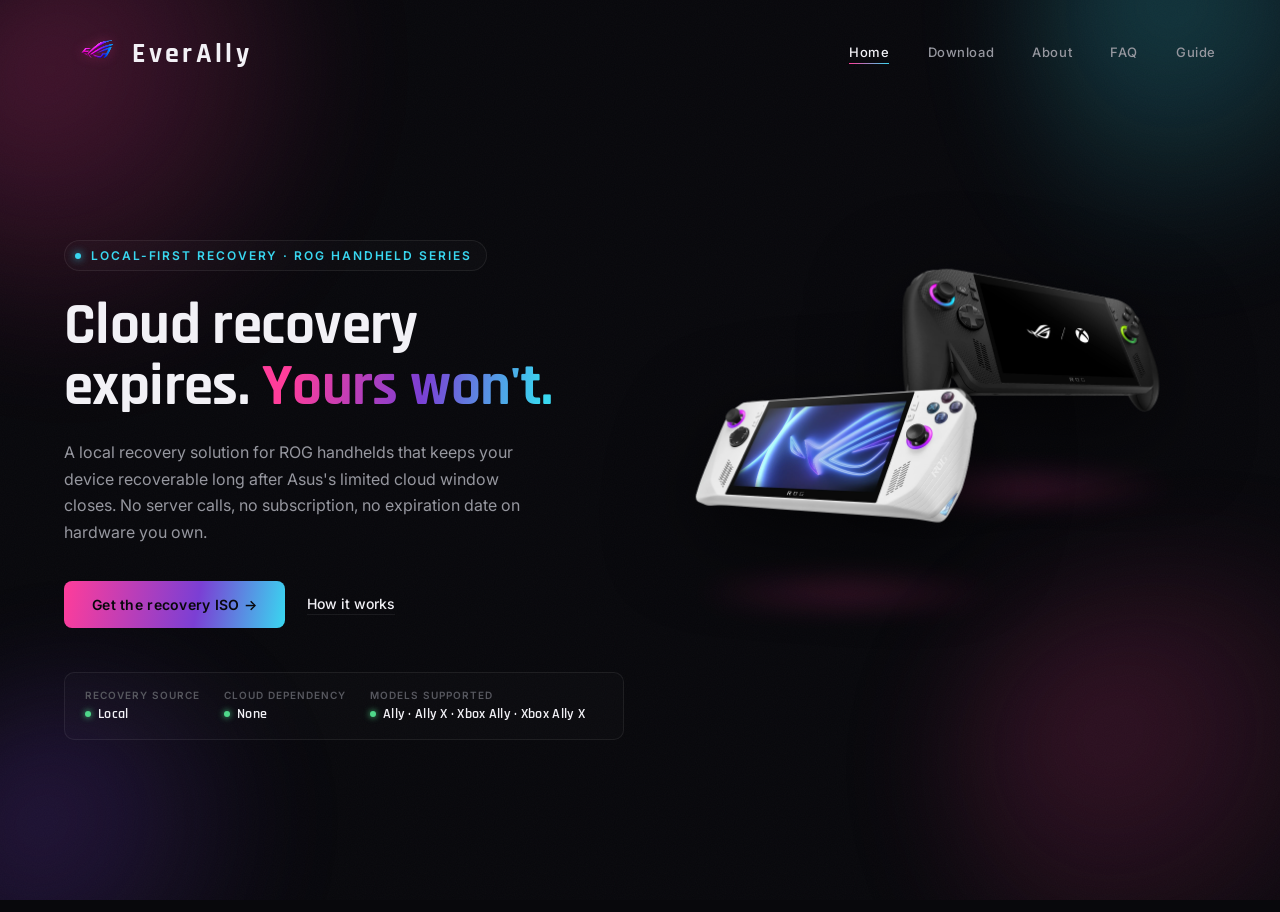
==== index.html @ 8162f55e "Update Home index.html Fixed JSON-LD structured data for Google" ====
<!DOCTYPE html>
<html lang="en">
<head>
<meta charset="UTF-8">
<meta name="viewport" content="width=device-width, initial-scale=1.0">
<title>EverAlly — Local & Offline Cloud Recovery ISO for ROG Handhelds</title>
<meta name="description" content="EverAlly provides a local-first, offline cloud recovery backup ISO for ROG handheld series (Ally, Ally X, Xbox Ally, Xbox Ally X) to restore your device to factory settings without relying on ASUS cloud servers.">
<meta name="keywords" content="Cloud recovery iso, ally cloud recovery iso, ally factory recovery media, cloud recovery offline backup, ally cloud recovery offline backup, ally x cloud recovery iso, ally x factory recovery media, ally x cloud recovery offline backup, xbox ally x cloud recovery iso, xbox ally x factory recovery media, xbox ally x cloud recovery offline backup, xbox ally cloud recovery iso, xbox ally factory recovery media, xbox ally cloud recovery offline backup">
<meta name="robots" content="index, follow">
<link rel="canonical" href="https://everally.top/index">

<!-- Open Graph / Facebook -->
<meta property="og:type" content="website">
<meta property="og:url" content="https://everally.top/index">
<meta property="og:title" content="EverAlly — Local & Offline Cloud Recovery ISO for ROG Handhelds">
<meta property="og:description" content="EverAlly provides a local-first, offline cloud recovery backup ISO for ROG handheld series (Ally, Ally X, Xbox Ally, Xbox Ally X) to restore your device to factory settings without relying on ASUS cloud servers.">
<meta property="og:image" content="https://everally.top/images/logo.webp">

<!-- Twitter -->
<meta property="twitter:card" content="summary_large_image">
<meta property="twitter:url" content="https://everally.top/index">
<meta property="twitter:title" content="EverAlly — Local & Offline Cloud Recovery ISO for ROG Handhelds">
<meta property="twitter:description" content="EverAlly provides a local-first, offline cloud recovery backup ISO for ROG handheld series (Ally, Ally X, Xbox Ally, Xbox Ally X) to restore your device to factory settings without relying on ASUS cloud servers.">
<meta property="twitter:image" content="https://everally.top/images/logo.webp">

<!-- JSON-LD Structured Data -->
<script type="application/ld+json">
{
  "@context": "https://schema.org",
  "@type": "WebSite",
  "name": "EverAlly",
  "url": "https://everally.top/",
  "description": "Local-first offline cloud recovery backup ISO for ROG handhelds (Ally, Ally X, Xbox Ally, Xbox Ally X).",
}
</script>

<link rel="preconnect" href="https://fonts.googleapis.com">
<link rel="preconnect" href="https://fonts.gstatic.com" crossorigin>
<link href="https://fonts.googleapis.com/css2?family=Bebas+Neue&family=Rajdhani:wght@500;600;700&family=Inter:wght@400;500;600&display=swap" rel="stylesheet">
<link rel="icon" type="image/webp" href="images/logo.webp">
<link rel="stylesheet" href="style.css">
</head>
<body>

<div class="corner-blobs">
  <div class="blob blob-tl"></div>
  <div class="blob blob-tr"></div>
  <div class="blob blob-bl"></div>
  <div class="blob blob-br"></div>
</div>
<div class="grain"></div>

<header>
  <a href="/" class="logo">
    <img src="images/logo.webp" class="logo-img" alt="EverAlly Logo">
    EverAlly
  </a>
  <nav>
    <a href="/" class="active">Home</a>
    <a href="download">Download</a>
    <a href="about">About</a>
    <a href="faq">FAQ</a>
    <a href="guide">Guide</a>
  </nav>
  <button class="nav-toggle" aria-label="Toggle navigation" aria-expanded="false" id="navToggle">
    <span class="hamburger-line"></span>
    <span class="hamburger-line"></span>
    <span class="hamburger-line"></span>
  </button>
</header>

<main class="home-main">
  <div class="content">
    <div class="eyebrow">Local-first recovery · ROG handheld series</div>
    <h1>Cloud recovery<br>expires. <span class="accent">Yours won't.</span></h1>
    <p class="subhead">
      A local recovery solution for ROG handhelds that keeps your device
      recoverable long after Asus's limited cloud window closes. No server calls,
      no subscription, no expiration date on hardware you own.
    </p>
    <div class="cta-row">
      <a href="download" class="btn-primary">
        Get the recovery ISO →
      </a>
      <a href="about" class="btn-secondary">How it works</a>
    </div>

    <div class="status">
      <div class="status-item">
        <span class="label">Recovery source</span>
        <span class="value ok">Local</span>
      </div>
      <div class="status-item">
        <span class="label">Cloud dependency</span>
        <span class="value ok">None</span>
      </div>
      <div class="status-item">
        <span class="label">Models supported</span>
        <span class="value ok">Ally · Ally X · Xbox Ally · Xbox Ally X</span>
      </div>
    </div>
  </div>

  <div class="visual" id="visual">
    <div class="consoles-container">
      <!-- white console: left side, pointing right -->
      <div class="console-stage console-white" id="consoleWhite">
        <div class="console-wrapper">
          <img class="console-img" src="images/hero-white-console.webp" alt="ROG handheld console (white variant)" draggable="false">
        </div>
      </div>
      <!-- black console: right side, mirrored pointing left -->
      <div class="console-stage console-black" id="consoleBlack">
        <div class="console-wrapper">
          <img class="console-img" src="images/hero-black-console.webp" alt="ROG handheld console (black variant)" draggable="false">
        </div>
      </div>
    </div>
  </div>
</main>

<script src="script.js"></script>

</body>
</html>
---- style.css ----
@font-face {
  font-family: 'ROG Font';
  src: url('font/ROG_font.ttf') format('truetype');
  font-weight: normal;
  font-style: normal;
  font-display: swap;
}

:root{
    --void:#08080c;
    --panel:#111117;
    --panel-2:#16161e;
    --line:rgba(255,255,255,0.07);
    --magenta:#ff3d9a;
    --magenta-dim:#b3316f;
    --cyan:#39d7f0;
    --violet:#7b3fd4;
    --text-1:#f2f1f6;
    --text-2:#96979f;
    --text-3:#57585f;
    --display:'Rajdhani', sans-serif;
    --body:'Inter', sans-serif;
  }

  *{margin:0;padding:0;box-sizing:border-box;}

  html{scroll-behavior:smooth;}

  body{
    background:var(--void);
    color:var(--text-1);
    font-family:var(--body);
    overflow-x:hidden;
    min-height:100vh;
  }

  .grain{
    position:fixed;
    inset:0;
    z-index:1;
    pointer-events:none;
    opacity:0.03;
    background-image:url("data:image/svg+xml,%3Csvg xmlns='http://www.w3.org/2000/svg' width='120' height='120'%3E%3Cfilter id='n'%3E%3CfeTurbulence type='fractalNoise' baseFrequency='0.9' numOctaves='2' stitchTiles='stitch'/%3E%3C/filter%3E%3Crect width='100%25' height='100%25' filter='url(%23n)'/%3E%3C/svg%3E");
  }

  /* ---- PixelOS-style corner blobs: soft, slow-spinning, minimal ---- */
  .corner-blobs{
    position:fixed;
    inset:0;
    z-index:0;
    pointer-events:none;
    overflow:hidden;
  }

  .blob{
    position:absolute;
    filter:blur(60px);
    opacity:0.28;
    will-change:transform;
  }

  .blob-tl{
    top:-12%; left:-10%;
    width:38vw; height:38vw;
    min-width:320px; min-height:320px;
    background:radial-gradient(circle at 35% 35%, var(--magenta), transparent 70%);
    border-radius:60% 40% 30% 70% / 60% 30% 70% 40%;
    animation:spin-slow 90s linear infinite;
  }

  .blob-tr{
    top:-16%; right:-12%;
    width:32vw; height:32vw;
    min-width:280px; min-height:280px;
    background:radial-gradient(circle at 35% 35%, var(--cyan), transparent 70%);
    border-radius:40% 60% 70% 30% / 30% 60% 40% 70%;
    animation:spin-slow-rev 110s linear infinite;
  }

  .blob-bl{
    bottom:-18%; left:-8%;
    width:30vw; height:30vw;
    min-width:260px; min-height:260px;
    background:radial-gradient(circle at 35% 35%, var(--violet), transparent 70%);
    border-radius:50% 50% 30% 70% / 60% 40% 60% 40%;
    animation:spin-slow-rev 130s linear infinite;
  }

  .blob-br{
    bottom:-14%; right:-10%;
    width:36vw; height:36vw;
    min-width:300px; min-height:300px;
    background:radial-gradient(circle at 35% 35%, var(--magenta-dim), transparent 70%);
    border-radius:70% 30% 60% 40% / 40% 70% 30% 60%;
    animation:spin-slow 100s linear infinite;
  }

  @keyframes spin-slow{
    from{transform:rotate(0deg);}
    to{transform:rotate(360deg);}
  }
  @keyframes spin-slow-rev{
    from{transform:rotate(0deg);}
    to{transform:rotate(-360deg);}
  }

  header{
    position:relative;
    z-index:10;
    display:flex;
    align-items:center;
    justify-content:space-between;
    padding:32px clamp(24px, 5vw, 72px);
  }

  .logo{
    font-family:var(--display);
    font-weight:700;
    font-size:28px;
    letter-spacing:0.12em;
    display:flex;
    align-items:center;
    gap:4px;
    text-decoration:none;
    color:var(--text-1);
    transition:color 0.25s ease;
  }

  .logo:hover{color:var(--cyan);}

  .logo-img{
    height:44px;
    width:auto;
    display:block;
    transition:transform 0.3s cubic-bezier(0.175, 0.885, 0.32, 1.275), filter 0.3s ease;
    filter:drop-shadow(0 0 6px rgba(255, 61, 154, 0.35));
  }

  .logo:hover .logo-img{
    transform:scale(1.15) translateY(-1px);
    filter:drop-shadow(0 0 8px rgba(57, 215, 240, 0.75)) drop-shadow(0 0 14px rgba(255, 61, 154, 0.55));
  }

  nav{
    display:flex;
    gap:clamp(20px, 3vw, 40px);
  }

  .nav-toggle{
    display:none;
  }

  nav a{
    font-family:var(--body);
    font-size:13px;
    font-weight:500;
    letter-spacing:0.04em;
    color:var(--text-2);
    text-decoration:none;
    position:relative;
    padding-bottom:4px;
    transition:color 0.25s ease;
  }

  nav a:hover, nav a:focus-visible{color:var(--text-1);}

  nav a::after{
    content:'';
    position:absolute;
    left:0; bottom:0;
    width:0%;
    height:1px;
    background:linear-gradient(90deg, var(--magenta), var(--cyan));
    transition:width 0.25s ease;
  }

  nav a:hover::after, nav a:focus-visible::after, nav a.active::after{width:100%;}
  nav a.active{color:var(--text-1);}

  main{
  position:relative;
  z-index:5;
}

.home-main{
  display:grid;
  grid-template-columns:1fr 1fr;
  align-items:center;
  min-height:calc(100vh - 96px);
  padding:0 clamp(24px, 5vw, 72px) 40px;
  gap:32px;
}

  /* ---- content side (left) ---- */
  .content{
    position:relative;
    max-width:560px;
  }

  .eyebrow{
    display:inline-flex;
    align-items:center;
    gap:10px;
    font-family:var(--body);
    font-size:12px;
    font-weight:600;
    letter-spacing:0.16em;
    text-transform:uppercase;
    color:var(--cyan);
    margin-bottom:24px;
    padding:7px 14px 7px 10px;
    border:1px solid var(--line);
    border-radius:100px;
    background:rgba(255,255,255,0.02);
  }

  .eyebrow::before{
    content:'';
    width:6px;
    height:6px;
    border-radius:50%;
    background:var(--cyan);
    box-shadow:0 0 8px var(--cyan);
    animation:pulse 2s ease-in-out infinite;
  }

  @keyframes pulse{
    0%,100%{opacity:1;}
    50%{opacity:0.3;}
  }

  h1{
    font-family:var(--display);
    font-weight:700;
    font-size:clamp(38px, 4.6vw, 60px);
    line-height:1.04;
    letter-spacing:-0.01em;
    margin-bottom:22px;
  }

  h1 .accent{
    background:linear-gradient(100deg, var(--magenta) 10%, var(--violet) 55%, var(--cyan) 95%);
    -webkit-background-clip:text;
    background-clip:text;
    color:transparent;
  }

  .subhead{
    font-size:16px;
    line-height:1.65;
    color:var(--text-2);
    max-width:460px;
    margin-bottom:36px;
  }

  .cta-row{
    display:flex;
    align-items:center;
    gap:22px;
    flex-wrap:wrap;
    margin-bottom:44px;
  }

  .btn-primary{
    font-family:var(--body);
    font-weight:600;
    font-size:14px;
    letter-spacing:0.02em;
    color:var(--void);
    background:linear-gradient(100deg, var(--magenta), var(--violet) 60%, var(--cyan));
    border:none;
    padding:15px 28px;
    border-radius:8px;
    cursor:pointer;
    text-decoration:none;
    display:inline-flex;
    align-items:center;
    gap:10px;
    transition:transform 0.25s ease, box-shadow 0.25s ease;
    box-shadow:0 0 0 rgba(255,61,154,0);
  }

  .btn-primary:hover, .btn-primary:focus-visible{
    transform:translateY(-2px);
    box-shadow:0 10px 30px -8px rgba(255,61,154,0.55);
  }

  .btn-secondary{
    font-family:var(--body);
    font-weight:500;
    font-size:14px;
    color:var(--text-1);
    text-decoration:none;
    display:inline-flex;
    align-items:center;
    gap:8px;
    padding-bottom:2px;
    border-bottom:1px solid var(--line);
    transition:border-color 0.25s ease, color 0.25s ease;
  }

  .btn-secondary:hover, .btn-secondary:focus-visible{
    border-color:var(--cyan);
    color:var(--cyan);
  }

  .status{
    border:1px solid var(--line);
    border-radius:10px;
    background:rgba(255,255,255,0.015);
    padding:16px 20px;
    display:flex;
    gap:16px 24px;
  }

  .status-item{
    display:flex;
    flex-direction:column;
    gap:4px;
  }

  .status-item .label{
    font-size:10px;
    letter-spacing:0.1em;
    text-transform:uppercase;
    color:var(--text-3);
    font-weight:600;
  }

  .status-item .value{
    font-family:var(--display);
    font-size:14px;
    font-weight:600;
    letter-spacing:0.02em;
    color:var(--text-1);
    display:flex;
    align-items:center;
    gap:7px;
  }

  .value.ok::before{
    content:'';
    width:6px; height:6px;
    border-radius:50%;
    background:#4fd88a;
    box-shadow:0 0 6px #4fd88a;
    display:inline-block;
  }

  /* ---- visual side (right): dual console showcase ---- */
  .visual{
    position:relative;
    display:flex;
    align-items:center;
    justify-content:center;
    height:clamp(380px, 50vw, 620px);
    perspective:1600px;
  }

  .consoles-container{
    position:relative;
    width:100%;
    height:100%;
    max-width:740px;
  }

  .console-stage{
    position:absolute;
    transform-style:preserve-3d;
    will-change:transform;
    opacity:0;
  }

  /* white console: main hero, left side, slight offset down */
  .console-white{
    top:25%;
    left:0;
    width:68%;
    z-index:2;
    animation:pop-in 1.1s cubic-bezier(0.22, 1.4, 0.36, 1) 0s forwards;
  }

  /* black console: variant, right side, slight offset up, pops in after white */
  .console-black{
    top:8%;
    right:0;
    width:68%;
    z-index:1;
    animation:pop-in 1.1s cubic-bezier(0.22, 1.4, 0.36, 1) 0.2s forwards;
  }

  .console-stage.ready{
    transition:transform 0.6s cubic-bezier(0.16,1,0.3,1);
  }

  .console-wrapper {
    transition: transform 0.4s cubic-bezier(0.16, 1, 0.3, 1), filter 0.4s ease;
    transform-style: preserve-3d;
    width: 100%;
    height: 100%;
    display: block;
    will-change: transform, filter;
    filter: drop-shadow(0 0 0 rgba(0, 0, 0, 0));
  }

  /* Hover states for individual console stages */
  .console-stage:hover {
    z-index: 10;
  }

  .console-stage:hover .console-wrapper {
    transform: scale(1.06);
  }

  /* Vibrant theme-colored edge glows using drop-shadow on transparent PNGs */
  .console-white:hover .console-wrapper {
    filter: drop-shadow(0 0 25px rgba(57, 215, 240, 0.65)); /* Cyan glow */
  }

  .console-black:hover .console-wrapper {
    filter: drop-shadow(0 0 25px rgba(255, 61, 154, 0.65)); /* Magenta glow */
  }

  @keyframes pop-in{
    0%{
      opacity:0;
      transform:scale(0.55) rotateY(0deg) rotateX(0deg) translateY(30px);
    }
    100%{
      opacity:1;
      transform:scale(1) rotateY(0deg) rotateX(0deg) translateY(0px);
    }
  }

  .console-stage::before{
    content:'';
    position:absolute;
    left:8%; right:8%; bottom:-8%;
    height:32px;
    background:radial-gradient(ellipse at center, rgba(255,61,154,0.3), transparent 70%);
    filter:blur(14px);
    z-index:-1;
  }

  .console-img{
    width:100%;
    display:block;
    filter:drop-shadow(0 25px 45px rgba(0,0,0,0.6));
    animation:float 7s ease-in-out infinite;
    animation-delay:1.1s;
  }

  .console-black .console-img{
    animation-delay: -0.5s;
  }

  @keyframes float{
    0%,100%{transform:translateY(0px);}
    50%{transform:translateY(-8px);}
  }

  footer{
    position:relative;
    z-index:5;
    text-align:center;
    padding:20px 24px 32px;
    font-size:12px;
    color:var(--text-3);
    letter-spacing:0.02em;
  }

  @media (max-width: 880px){
    .home-main{
    grid-template-columns:1fr;
    padding-top:20px;
    gap:12px;
  }
    .content{order:2; max-width:100%;}
    .visual{order:1; height:280px;}
    .subhead{max-width:100%;}
    
    /* Responsive Mobile Menu Dropdown */
    .nav-toggle {
      display: flex;
      flex-direction: column;
      justify-content: space-between;
      width: 24px;
      height: 18px;
      background: transparent;
      border: none;
      cursor: pointer;
      padding: 0;
      z-index: 100;
      position: relative;
    }

    .hamburger-line {
      width: 100%;
      height: 2px;
      background-color: var(--text-1);
      border-radius: 2px;
      transition: all 0.3s cubic-bezier(0.16, 1, 0.3, 1);
    }

    /* Morphing active state (Hamburger -> X) */
    .nav-toggle.active .hamburger-line:nth-child(1) {
      transform: translateY(8px) rotate(45deg);
      background-color: var(--cyan);
    }
    .nav-toggle.active .hamburger-line:nth-child(2) {
      opacity: 0;
    }
    .nav-toggle.active .hamburger-line:nth-child(3) {
      transform: translateY(-8px) rotate(-45deg);
      background-color: var(--cyan);
    }

    nav {
      display: flex;
      flex-direction: column;
      position: absolute;
      top: 100%;
      left: 0;
      right: 0;
      background: rgba(11, 11, 17, 0.96);
      backdrop-filter: blur(20px);
      -webkit-backdrop-filter: blur(20px);
      border-bottom: 1px solid var(--line);
      padding: 24px clamp(24px, 5vw, 72px) 40px;
      gap: 16px;
      transform: translateY(-15px);
      opacity: 0;
      pointer-events: none;
      transition: transform 0.35s cubic-bezier(0.16, 1, 0.3, 1), opacity 0.35s ease;
      z-index: 99;
    }

    nav.active {
      transform: translateY(0);
      opacity: 1;
      pointer-events: auto;
    }

    nav a {
      font-size: 16px;
      font-weight: 600;
      letter-spacing: 0.08em;
      text-transform: uppercase;
      padding: 12px 0;
      width: 100%;
      color: var(--text-2);
      border-bottom: 1px solid rgba(255,255,255,0.03);
    }

    nav a::after {
      display: none; /* Disable desktop bottom hover lines */
    }

    nav a:hover, nav a:focus-visible {
      color: var(--cyan);
      padding-left: 4px;
      transition: all 0.25s ease;
    }

    .blob{opacity:0.18;}

    .box{
      grid-template-columns:1fr;
      gap:24px;
    }
    
    .status{
      flex-wrap:wrap;
    }
  }

  @media (prefers-reduced-motion: reduce){
    .console-img, .eyebrow::before, .blob{animation:none !important;}
    .console-stage{animation:none !important; opacity:1 !important; transform:none !important;}
    .console-stage.ready{transition:none !important;}
  }

  .page-intro{
    text-align:center;
    padding:60px clamp(24px, 5vw, 72px) 80px;
    max-width:720px;
    margin:0 auto;
  }

  .page-intro h1{
    font-family:var(--display);
    font-weight:700;
    font-size:clamp(42px, 5vw, 64px);
    line-height:1.08;
    letter-spacing:-0.01em;
    margin-bottom:22px;
  }

  .page-intro h1 .accent{
    background:linear-gradient(100deg, var(--magenta) 10%, var(--violet) 55%, var(--cyan) 95%);
    -webkit-background-clip:text;
    background-clip:text;
    color:transparent;
  }

  .page-intro p{
    font-size:16px;
    line-height:1.7;
    color:var(--text-2);
  }

  /* ---- three-box section ---- */
  .boxes-section{
    padding:0 clamp(24px, 5vw, 72px) 100px;
    max-width:1200px;
    margin:0 auto;
  }

  .boxes-grid{
    display:flex;
    flex-direction:column;
    gap:32px;
  }

  .box{
    border:1px solid var(--line);
    border-radius:12px;
    background:rgba(255,255,255,0.015);
    padding:clamp(28px, 4vw, 40px);
    display:grid;
    grid-template-columns:clamp(200px, 25vw, 300px) 1fr;
    gap:40px;
    align-items:start;
    transition:all 0.3s ease;
    position:relative;
    opacity:0;
    animation:card-fade-in-up 0.8s cubic-bezier(0.16, 1, 0.3, 1) both;
  }

  /* Stagger delays for boxes */
  .box:nth-child(1) {
    animation-delay: 0.1s;
  }
  .box:nth-child(2) {
    animation-delay: 0.22s;
  }
  .box:nth-child(3) {
    animation-delay: 0.34s;
  }

  .box-meta{
    display:flex;
    flex-direction:column;
    gap:16px;
  }

  .box-content{
    display:flex;
    flex-direction:column;
    gap:16px;
  }

  .box:hover{
    border-color:rgba(255,255,255,0.15);
    background:rgba(255,255,255,0.025);
    transform:translateY(-4px);
  }

  .box-number{
    font-family:var(--display);
    font-size:48px;
    font-weight:700;
    background:linear-gradient(100deg, var(--magenta), var(--violet), var(--cyan));
    -webkit-background-clip:text;
    background-clip:text;
    color:transparent;
    line-height:1;
  }

  .box h2{
    font-family:var(--display);
    font-weight:700;
    font-size:clamp(22px, 2.5vw, 28px);
    line-height:1.2;
    margin-bottom:8px;
  }

  .box p{
    font-size:15px;
    line-height:1.75;
    color:var(--text-2);
    margin:0;
  }

  .box li{
    font-size:15px;
    line-height:1.75;
    color:var(--text-2);
    margin-left:20px;
    margin-bottom:12px;
  }

  .box li:last-child{margin-bottom:0;}

  .box-accent{
    color:var(--cyan);
    font-weight:600;
  }

  .warning-note{
    border-left:3px solid var(--magenta);
    padding:16px 20px;
    background:rgba(255, 61, 154, 0.03);
    border-radius:0 8px 8px 0;
    margin-top:16px;
    color:var(--text-1);
    font-size:14px;
    line-height:1.6;
    border:1px solid var(--line);
    border-left:3px solid var(--magenta);
  }

  .warning-title{
    color:var(--magenta);
    font-family:var(--display);
    font-weight:700;
    font-size:16px;
    letter-spacing:0.04em;
    text-transform:uppercase;
    margin-bottom:6px;
  }

  .box ol{
    margin-bottom:12px;
  }

  /* ---- download page section ---- */
  .download-section{
    padding:60px clamp(24px, 5vw, 72px) 100px;
    max-width:1200px;
    margin:0 auto;
  }

  .download-grid{
    display:grid;
    grid-template-columns:repeat(auto-fit, minmax(260px, 1fr));
    gap:32px;
  }

  .download-card{
    background:rgba(255,255,255,0.015);
    border:1px solid var(--line);
    border-radius:28px;
    overflow:hidden;
    display:flex;
    flex-direction:column;
    transition:all 0.3s cubic-bezier(0.16, 1, 0.3, 1);
    backdrop-filter:blur(12px);
    will-change:transform, border-color, box-shadow;
  }

  .download-card:hover{
    transform:translateY(-6px);
    border-color:rgba(255,61,154,0.3);
    box-shadow:0 15px 35px -10px rgba(255,61,154,0.25);
  }

  .card-image-box{
    position:relative;
    height:320px;
    display:flex;
    align-items:center;
    justify-content:center;
    background:rgba(0,0,0,0.2);
    border-bottom:1px solid var(--line);
    overflow:hidden;
  }

  .card-image-box::after{
    content:'';
    position:absolute;
    inset:0;
    background:linear-gradient(to bottom, transparent 35%, var(--void) 100%);
    pointer-events:none;
    z-index:2;
  }

  .card-watermark{
    position:absolute;
    font-family:'ROG Font', sans-serif;
    font-size:160px;
    font-weight:400;
    color:rgba(255,255,255,0.022);
    pointer-events:none;
    user-select:none;
    letter-spacing:0.02em;
    line-height:0.8;
    z-index:0;
    transform:translateY(-45px) scaleY(1.1);
  }

  .card-img{
    width:92%;
    height:92%;
    object-fit:contain;
    filter:drop-shadow(0 15px 25px rgba(0,0,0,0.55));
    transition:transform 0.4s cubic-bezier(0.16, 1, 0.3, 1);
    z-index:1;
  }

  .download-card:hover .card-img{
    transform:scale(1.1) rotate(-6deg);
  }

  .card-content{
    padding:24px;
    display:flex;
    flex-direction:column;
    gap:16px;
  }

  .card-badge{
    display:inline-block;
    align-self:flex-start;
    font-size:10px;
    font-weight:700;
    letter-spacing:0.1em;
    text-transform:uppercase;
    color:var(--cyan);
    border:1px solid rgba(57,215,240,0.25);
    background:rgba(57,215,240,0.05);
    padding:4px 10px;
    border-radius:100px;
  }

  .card-title{
    font-family:'ROG Font', var(--display);
    font-size:18px;
    font-weight:700;
    color:var(--text-1);
    letter-spacing:0.04em;
  }

  .card-divider{
    height:1px;
    background:var(--line);
  }

  .card-footer{
    display:flex;
    align-items:center;
    justify-content:space-between;
    margin-top:4px;
  }

  .card-maintainer{
    display:flex;
    flex-direction:column;
    gap:2px;
  }

  .maintainer-label{
    font-size:10px;
    color:var(--text-3);
    text-transform:uppercase;
    font-weight:600;
  }

  .maintainer-name{
    font-size:14px;
    color:var(--text-1);
    font-weight:500;
  }

  .btn-download{
    display:inline-flex;
    align-items:center;
    gap:8px;
    background:linear-gradient(135deg, var(--magenta), var(--cyan));
    color:#ffffff;
    font-weight:700;
    font-size:13px;
    text-decoration:none;
    padding:10px 18px;
    border-radius:8px;
    transition:all 0.25s ease;
    box-shadow:0 4px 12px rgba(255,61,154,0.15);
  }

  .btn-download:hover{
    transform:translateY(-2px);
    box-shadow:0 8px 20px rgba(255,61,154,0.35);
  }

  .btn-download.disabled{
    background:rgba(255,255,255,0.04);
    color:var(--text-3);
    border:1px solid var(--line);
    box-shadow:none;
    cursor:not-allowed;
    pointer-events:none;
  }

  .btn-download.disabled:hover{
    transform:none;
    box-shadow:none;
  }

  .icon-download{
    width:14px;
    height:14px;
  }

  /* ---- download page entry animations ---- */
  @keyframes card-fade-in-up {
    from {
      opacity: 0;
      top: 30px;
    }
    to {
      opacity: 1;
      top: 0;
    }
  }

  @keyframes img-fade-in-up {
    from {
      opacity: 0;
      transform: translateY(20px) scale(0.95);
    }
    to {
      opacity: 1;
      transform: translateY(0) scale(1);
    }
  }

  .download-card {
    position: relative;
    opacity: 0;
    animation: card-fade-in-up 0.8s cubic-bezier(0.16, 1, 0.3, 1) both;
  }

  .card-img-wrapper {
    display: flex;
    align-items: center;
    justify-content: center;
    width: 100%;
    height: 100%;
    position: relative;
    z-index: 1;
    opacity: 0;
    animation: img-fade-in-up 0.8s cubic-bezier(0.16, 1, 0.3, 1) both;
  }

  /* Stagger delays (card entry then image entry) */
  .download-card:nth-child(1) {
    animation-delay: 0.1s;
  }
  .download-card:nth-child(1) .card-img-wrapper {
    animation-delay: 0.28s;
  }

  .download-card:nth-child(2) {
    animation-delay: 0.22s;
  }
  .download-card:nth-child(2) .card-img-wrapper {
    animation-delay: 0.4s;
  }

  .download-card:nth-child(3) {
    animation-delay: 0.34s;
  }
  .download-card:nth-child(3) .card-img-wrapper {
    animation-delay: 0.52s;
  }

  .download-card:nth-child(4) {
    animation-delay: 0.46s;
  }
  .download-card:nth-child(4) .card-img-wrapper {
    animation-delay: 0.64s;
  }

  /* Cursor-following Tooltip for Unavailable Devices */
  .cursor-tooltip {
    position: absolute;
    width: 320px;
    max-width: calc(100vw - 20px);
    background: rgba(17, 17, 23, 0.95);
    border: 1px solid rgba(255, 61, 154, 0.35); /* Neon pink border */
    border-radius: 12px;
    padding: 16px;
    color: var(--text-1);
    font-family: var(--body);
    font-size: 13px;
    line-height: 1.5;
    pointer-events: none; /* Mouse events pass through to card */
    opacity: 0;
    transform: scale(0.95);
    transition: opacity 0.2s cubic-bezier(0.16, 1, 0.3, 1), transform 0.2s cubic-bezier(0.16, 1, 0.3, 1);
    z-index: 10000;
    box-shadow: 0 10px 30px -10px rgba(0, 0, 0, 0.8), 0 0 15px rgba(255, 61, 154, 0.15);
    backdrop-filter: blur(16px);
    -webkit-backdrop-filter: blur(16px);
  }

  .cursor-tooltip.visible {
    opacity: 1;
    transform: scale(1);
  }

  .tooltip-title {
    font-family: var(--display);
    font-size: 14px;
    font-weight: 700;
    color: var(--cyan);
    letter-spacing: 0.06em;
    text-transform: uppercase;
    margin-bottom: 8px;
    border-bottom: 1px solid var(--line);
    padding-bottom: 6px;
    display: flex;
    align-items: center;
    gap: 6px;
  }

  .tooltip-title::before {
    content: '';
    width: 6px;
    height: 6px;
    border-radius: 50%;
    background: var(--cyan);
    box-shadow: 0 0 6px var(--cyan);
  }

  .tooltip-text {
    color: var(--text-2);
    margin-bottom: 12px;
  }

  .tooltip-contacts {
    display: flex;
    flex-direction: column;
    gap: 8px;
    background: rgba(255, 255, 255, 0.02);
    padding: 10px 12px;
    border-radius: 8px;
    border: 1px solid var(--line);
  }

  .tooltip-contact {
    display: flex;
    justify-content: space-between;
    align-items: center;
    font-size: 12px;
  }

  .tooltip-contact strong {
    color: var(--text-1);
  }

  .tooltip-contact code {
    font-family: monospace;
    color: var(--magenta);
    background: rgba(255, 61, 154, 0.05);
    padding: 2px 6px;
    border-radius: 4px;
    border: 1px solid rgba(255, 61, 154, 0.15);
  }

  /* Download Mirror Selection Modal */
  .modal-overlay {
    position: fixed;
    inset: 0;
    background: rgba(8, 8, 12, 0.85);
    backdrop-filter: blur(12px);
    -webkit-backdrop-filter: blur(12px);
    display: flex;
    align-items: center;
    justify-content: center;
    opacity: 0;
    pointer-events: none;
    transition: opacity 0.3s cubic-bezier(0.16, 1, 0.3, 1);
    z-index: 100000;
  }

  .modal-overlay.active {
    opacity: 1;
    pointer-events: auto;
  }

  .modal-container {
    background: rgba(17, 17, 23, 0.95);
    border: 1px solid rgba(255, 255, 255, 0.08);
    border-radius: 20px;
    width: 90%;
    max-width: 580px;
    padding: 32px;
    position: relative;
    transform: scale(0.9) translateY(20px);
    transition: transform 0.4s cubic-bezier(0.16, 1, 0.3, 1);
    box-shadow: 0 30px 60px -15px rgba(0,0,0,0.8), 0 0 30px rgba(57, 215, 240, 0.1);
  }

  .modal-overlay.active .modal-container {
    transform: scale(1) translateY(0);
    border-color: rgba(57, 215, 240, 0.25);
  }

  .modal-close {
    position: absolute;
    top: 24px;
    right: 24px;
    background: rgba(255, 255, 255, 0.03);
    border: 1px solid var(--line);
    color: var(--text-2);
    width: 32px;
    height: 32px;
    border-radius: 50%;
    font-size: 20px;
    cursor: pointer;
    display: flex;
    align-items: center;
    justify-content: center;
    transition: all 0.2s ease;
    padding-bottom: 2px;
  }

  .modal-close:hover {
    background: rgba(255, 61, 154, 0.1);
    color: var(--magenta);
    border-color: var(--magenta);
  }

  .modal-header h2 {
    font-family: var(--display);
    font-size: 24px;
    font-weight: 700;
    color: var(--text-1);
    margin-bottom: 8px;
    letter-spacing: 0.02em;
  }

  .modal-header p {
    color: var(--text-2);
    font-size: 14px;
    line-height: 1.5;
    margin-bottom: 24px;
  }

  .mirror-list {
    display: flex;
    flex-direction: column;
    gap: 16px;
    margin-bottom: 24px;
  }

  .mirror-card {
    display: flex;
    align-items: center;
    background: rgba(255, 255, 255, 0.015);
    border: 1px solid var(--line);
    border-radius: 12px;
    padding: 18px;
    text-decoration: none;
    color: var(--text-1);
    transition: all 0.3s cubic-bezier(0.16, 1, 0.3, 1);
    gap: 16px;
  }

  .mirror-card:hover {
    background: rgba(255, 255, 255, 0.025);
    border-color: rgba(57, 215, 240, 0.35);
    transform: translateY(-2px);
    box-shadow: 0 8px 24px -10px rgba(57, 215, 240, 0.25);
  }

  .mirror-icon-wrapper {
    font-size: 24px;
    width: 44px;
    height: 44px;
    background: rgba(255, 255, 255, 0.02);
    border-radius: 10px;
    display: flex;
    align-items: center;
    justify-content: center;
    border: 1px solid var(--line);
    flex-shrink: 0;
  }

  .mirror-icon-img {
    width: 26px;
    height: 26px;
    object-fit: contain;
    display: block;
    transition: transform 0.3s cubic-bezier(0.175, 0.885, 0.32, 1.275), filter 0.3s ease;
  }

  /* Internet Archive logo is solid black, so invert it to make it white/light */
  .mirror-icon-img.archive-logo {
    filter: brightness(0) invert(0.9);
  }

  .mirror-card:hover .mirror-icon-img {
    transform: scale(1.12);
  }

  .mirror-card:hover .mirror-icon-img.archive-logo {
    filter: brightness(0) invert(1);
  }

  .mirror-details {
    flex-grow: 1;
  }

  .mirror-name {
    font-weight: 600;
    font-size: 15px;
    margin-bottom: 4px;
    display: flex;
    align-items: center;
    gap: 8px;
  }

  .badge-recommended {
    background: rgba(79, 216, 138, 0.1);
    color: #4fd88a;
    font-size: 9px;
    text-transform: uppercase;
    font-weight: 700;
    letter-spacing: 0.08em;
    padding: 2px 6px;
    border-radius: 4px;
    border: 1px solid rgba(79, 216, 138, 0.2);
  }

  .mirror-desc {
    font-size: 12px;
    color: var(--text-3);
    line-height: 1.4;
  }

  .mirror-action {
    display: flex;
    align-items: center;
    gap: 6px;
    color: var(--cyan);
    font-size: 13px;
    font-weight: 600;
    transition: gap 0.2s ease;
    flex-shrink: 0;
  }

  .mirror-card:hover .mirror-action {
    gap: 10px;
  }

  .mirror-action svg {
    width: 14px;
    height: 14px;
    fill: currentColor;
  }

  .modal-footer {
    text-align: center;
    font-size: 12px;
    color: var(--text-3);
    border-top: 1px solid var(--line);
    padding-top: 16px;
  }

  /* Checksum Section inside Download Modal */
  .checksum-section {
    background: rgba(255, 255, 255, 0.01);
    border: 1px solid var(--line);
    border-radius: 12px;
    padding: 14px 18px;
    margin-bottom: 24px;
  }

  .checksum-header {
    font-family: var(--display);
    font-size: 13px;
    font-weight: 700;
    color: var(--cyan);
    letter-spacing: 0.05em;
    text-transform: uppercase;
    margin-bottom: 10px;
    display: flex;
    align-items: center;
    gap: 6px;
  }

  .checksum-header::before {
    content: '';
    width: 6px;
    height: 6px;
    border-radius: 50%;
    background: var(--cyan);
    box-shadow: 0 0 6px var(--cyan);
  }

  .checksum-list {
    display: flex;
    flex-direction: column;
    gap: 8px;
  }

  .checksum-item {
    display: flex;
    justify-content: space-between;
    align-items: center;
    font-size: 12px;
    gap: 16px;
  }

  .checksum-algo {
    font-weight: 600;
    color: var(--text-2);
    width: 60px;
    flex-shrink: 0;
  }

  .checksum-value {
    font-family: monospace;
    color: var(--text-1);
    background: rgba(255, 255, 255, 0.02);
    border: 1px solid var(--line);
    padding: 4px 8px;
    border-radius: 4px;
    overflow-x: auto;
    white-space: nowrap;
    text-align: left;
    width: 100%;
    cursor: pointer;
    transition: all 0.25s ease;
  }

  /* Webkit custom scrollbars for long checksum paths */
  .checksum-value::-webkit-scrollbar {
    height: 3px;
  }
  .checksum-value::-webkit-scrollbar-track {
    background: transparent;
  }
  .checksum-value::-webkit-scrollbar-thumb {
    background: var(--line);
    border-radius: 10px;
  }

  .checksum-value:hover {
    color: var(--cyan);
    border-color: rgba(57, 215, 240, 0.35);
    background: rgba(57, 215, 240, 0.02);
  }

  /* Toast Notifications */
  #toast {
    visibility: hidden;
    min-width: 250px;
    background-color: rgba(17, 17, 23, 0.95);
    color: var(--cyan);
    text-align: center;
    border-radius: 8px;
    border: 1px solid rgba(57, 215, 240, 0.3);
    padding: 12px 16px;
    position: fixed;
    z-index: 1000000;
    left: 50%;
    bottom: 30px;
    transform: translateX(-50%) translateY(20px);
    opacity: 0;
    font-size: 13px;
    font-weight: 600;
    transition: transform 0.3s cubic-bezier(0.175, 0.885, 0.32, 1.275), opacity 0.3s ease;
    box-shadow: 0 10px 30px -10px rgba(0, 0, 0, 0.5), 0 0 15px rgba(57, 215, 240, 0.1);
    backdrop-filter: blur(12px);
    -webkit-backdrop-filter: blur(12px);
  }

  #toast.show {
    visibility: visible;
    transform: translateX(-50%) translateY(0);
    opacity: 1;
  }

  /* FAQ Accordion Styling */
  .faq-section {
    padding: 0 clamp(24px, 5vw, 72px) 100px;
    max-width: 820px;
    margin: 0 auto;
    width: 100%;
  }

  .faq-container {
    display: flex;
    flex-direction: column;
    gap: 16px;
  }

  .faq-item {
    border: 1px solid var(--line);
    border-radius: 12px;
    background: rgba(255, 255, 255, 0.012);
    overflow: hidden;
    transition: all 0.3s cubic-bezier(0.16, 1, 0.3, 1);
    opacity: 0;
    animation: card-fade-in-up 0.8s cubic-bezier(0.16, 1, 0.3, 1) both;
  }

  /* Entrance animations for FAQ items (staggered) */
  .faq-item:nth-child(1)  { animation-delay: 0.05s; }
  .faq-item:nth-child(2)  { animation-delay: 0.08s; }
  .faq-item:nth-child(3)  { animation-delay: 0.11s; }
  .faq-item:nth-child(4)  { animation-delay: 0.14s; }
  .faq-item:nth-child(5)  { animation-delay: 0.17s; }
  .faq-item:nth-child(6)  { animation-delay: 0.20s; }
  .faq-item:nth-child(7)  { animation-delay: 0.23s; }
  .faq-item:nth-child(8)  { animation-delay: 0.26s; }
  .faq-item:nth-child(9)  { animation-delay: 0.29s; }
  .faq-item:nth-child(10) { animation-delay: 0.32s; }
  .faq-item:nth-child(11) { animation-delay: 0.35s; }
  .faq-item:nth-child(12) { animation-delay: 0.38s; }
  .faq-item:nth-child(13) { animation-delay: 0.41s; }
  .faq-item:nth-child(14) { animation-delay: 0.44s; }

  .faq-item:hover {
    border-color: rgba(255, 255, 255, 0.12);
    background: rgba(255, 255, 255, 0.02);
  }

  .faq-item.active {
    background: rgba(255, 255, 255, 0.02);
    border-color: rgba(57, 215, 240, 0.3);
    box-shadow: 0 10px 30px -15px rgba(57, 215, 240, 0.15);
  }

  .faq-question {
    width: 100%;
    text-align: left;
    background: transparent;
    border: none;
    outline: none;
    cursor: pointer;
    color: var(--text-1);
    font-family: var(--body);
    font-size: 16px;
    font-weight: 600;
    padding: 22px 28px;
    display: flex;
    justify-content: space-between;
    align-items: center;
    gap: 20px;
    transition: color 0.25s ease;
  }

  .faq-question span {
    line-height: 1.4;
  }

  .faq-question:hover {
    color: var(--cyan);
  }

  .faq-arrow {
    width: 16px;
    height: 16px;
    color: var(--text-3);
    transition: transform 0.35s cubic-bezier(0.16, 1, 0.3, 1), color 0.3s ease;
    flex-shrink: 0;
  }

  .faq-question:hover .faq-arrow {
    color: var(--cyan);
  }

  .faq-item.active .faq-arrow {
    transform: rotate(180deg);
    color: var(--cyan);
  }

  /* Height slide animation container */
  .faq-answer {
    display: grid;
    grid-template-rows: 0fr;
    transition: grid-template-rows 0.35s cubic-bezier(0.16, 1, 0.3, 1);
    overflow: hidden;
  }

  .faq-item.active .faq-answer {
    grid-template-rows: 1fr;
  }

  .faq-answer-inner {
    min-height: 0;
    padding: 0 28px 0;
    color: var(--text-2);
    font-size: 14px;
    line-height: 1.75;
    transition: padding-bottom 0.35s cubic-bezier(0.16, 1, 0.3, 1);
  }

  .faq-item.active .faq-answer-inner {
    padding-bottom: 24px;
  }

  .faq-answer-inner p {
    margin-bottom: 14px;
  }

  .faq-answer-inner p:last-child {
    margin-bottom: 0;
  }

  .faq-answer-inner a {
    color: var(--cyan);
    text-decoration: none;
    transition: border-bottom 0.2s ease;
    border-bottom: 1px solid transparent;
  }

  .faq-answer-inner a:hover {
    border-bottom-color: var(--cyan);
  }

  .faq-answer-inner .warning-note {
    margin-top: 14px;
    font-size: 13px;
  }

  @media (max-width: 600px) {
    .faq-question {
      padding: 18px 20px;
      font-size: 15px;
    }
    .faq-answer-inner {
      padding: 0 20px 20px;
      font-size: 13.5px;
    }
  }
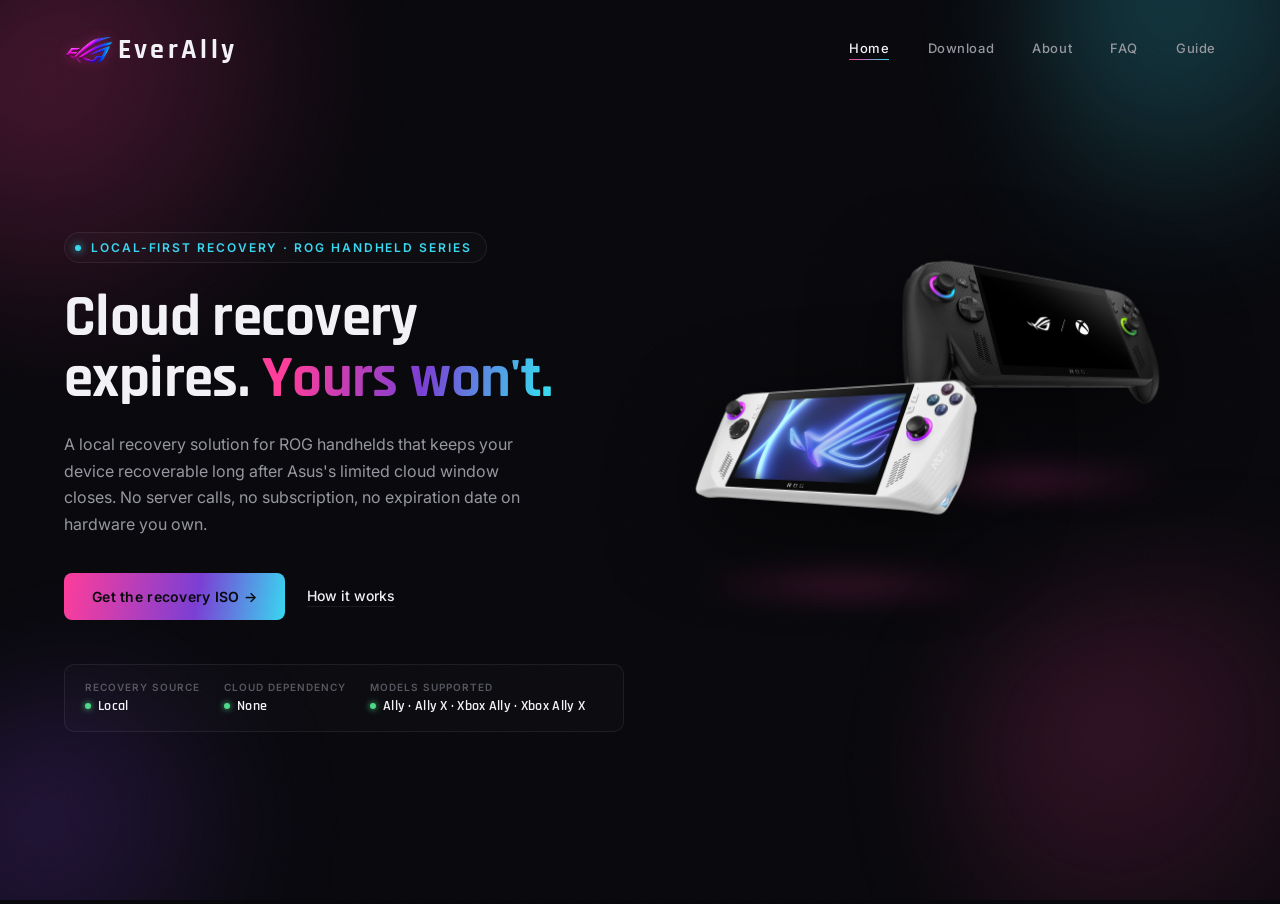
==== commit 4719166e: "Fixed favicon" ====
--- a/index.html
+++ b/index.html
@@ -37,7 +37,7 @@
 <link rel="preconnect" href="https://fonts.googleapis.com">
 <link rel="preconnect" href="https://fonts.gstatic.com" crossorigin>
 <link href="https://fonts.googleapis.com/css2?family=Bebas+Neue&family=Rajdhani:wght@500;600;700&family=Inter:wght@400;500;600&display=swap" rel="stylesheet">
-<link rel="icon" type="image/webp" href="images/logo.webp">
+<link rel="icon" type="image/webp" href="images/favicon.webp">
 <link rel="stylesheet" href="style.css">
 </head>
 <body>
--- a/style.css
+++ b/style.css
@@ -129,7 +129,7 @@
   .logo:hover{color:var(--cyan);}
 
   .logo-img{
-    height:44px;
+    height:34px;
     width:auto;
     display:block;
     transition:transform 0.3s cubic-bezier(0.175, 0.885, 0.32, 1.275), filter 0.3s ease;
@@ -563,11 +563,6 @@
     }
 
     .blob{opacity:0.18;}
-
-    .box{
-      grid-template-columns:1fr;
-      gap:24px;
-    }
     
     .status{
       flex-wrap:wrap;
@@ -732,6 +727,13 @@
 
   .box ol{
     margin-bottom:12px;
+  }
+
+  @media (max-width: 880px){
+    .box{
+      grid-template-columns:1fr;
+      gap:24px;
+    }
   }
 
   /* ---- download page section ---- */
@@ -1100,6 +1102,22 @@
     transform: scale(0.9) translateY(20px);
     transition: transform 0.4s cubic-bezier(0.16, 1, 0.3, 1);
     box-shadow: 0 30px 60px -15px rgba(0,0,0,0.8), 0 0 30px rgba(57, 215, 240, 0.1);
+    
+    /* Scrollable content when height exceeds viewport */
+    max-height: calc(100vh - 40px);
+    max-height: calc(100dvh - 40px);
+    overflow-y: auto;
+  }
+
+  .modal-container::-webkit-scrollbar {
+    width: 4px;
+  }
+  .modal-container::-webkit-scrollbar-track {
+    background: transparent;
+  }
+  .modal-container::-webkit-scrollbar-thumb {
+    background: rgba(255, 255, 255, 0.1);
+    border-radius: 4px;
   }
 
   .modal-overlay.active .modal-container {
@@ -1534,7 +1552,35 @@
       font-size: 15px;
     }
     .faq-answer-inner {
-      padding: 0 20px 20px;
+      padding: 0 20px 0;
       font-size: 13.5px;
     }
+    .faq-item.active .faq-answer-inner {
+      padding-bottom: 20px;
+    }
+    .modal-container {
+      padding: 24px 16px;
+      max-height: calc(100dvh - 24px);
+    }
+    .mirror-card {
+      display: grid;
+      grid-template-columns: auto 1fr;
+      gap: 12px;
+      padding: 16px;
+    }
+    .mirror-icon-wrapper {
+      grid-column: 1;
+      grid-row: 1;
+    }
+    .mirror-details {
+      grid-column: 2;
+      grid-row: 1;
+    }
+    .mirror-action {
+      grid-column: 1 / span 2;
+      grid-row: 2;
+      justify-content: flex-end;
+      border-top: 1px solid rgba(255, 255, 255, 0.05);
+      padding-top: 12px;
+      margin-top: 4px;
   }
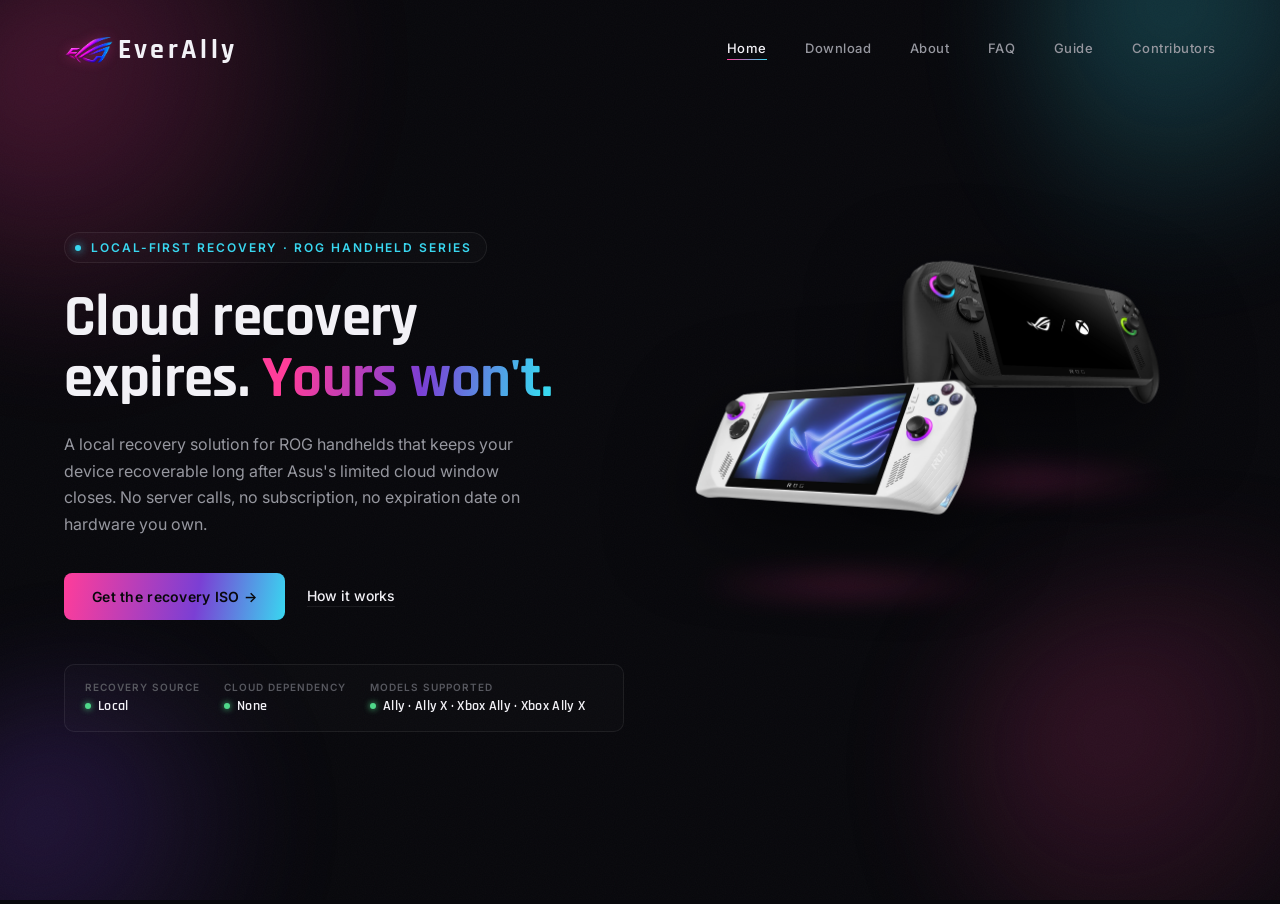
==== commit d67fd64e: "Added Contributors Page And also changes the mouse hover in Download Page" ====
--- a/index.html
+++ b/index.html
@@ -7,18 +7,18 @@
 <meta name="description" content="EverAlly provides a local-first, offline cloud recovery backup ISO for ROG handheld series (Ally, Ally X, Xbox Ally, Xbox Ally X) to restore your device to factory settings without relying on ASUS cloud servers.">
 <meta name="keywords" content="Cloud recovery iso, ally cloud recovery iso, ally factory recovery media, cloud recovery offline backup, ally cloud recovery offline backup, ally x cloud recovery iso, ally x factory recovery media, ally x cloud recovery offline backup, xbox ally x cloud recovery iso, xbox ally x factory recovery media, xbox ally x cloud recovery offline backup, xbox ally cloud recovery iso, xbox ally factory recovery media, xbox ally cloud recovery offline backup">
 <meta name="robots" content="index, follow">
-<link rel="canonical" href="https://everally.top/index">
+<link rel="canonical" href="https://everally.top/">
 
 <!-- Open Graph / Facebook -->
 <meta property="og:type" content="website">
-<meta property="og:url" content="https://everally.top/index">
+<meta property="og:url" content="https://everally.top/">
 <meta property="og:title" content="EverAlly — Local & Offline Cloud Recovery ISO for ROG Handhelds">
 <meta property="og:description" content="EverAlly provides a local-first, offline cloud recovery backup ISO for ROG handheld series (Ally, Ally X, Xbox Ally, Xbox Ally X) to restore your device to factory settings without relying on ASUS cloud servers.">
 <meta property="og:image" content="https://everally.top/images/logo.webp">
 
 <!-- Twitter -->
 <meta property="twitter:card" content="summary_large_image">
-<meta property="twitter:url" content="https://everally.top/index">
+<meta property="twitter:url" content="https://everally.top/">
 <meta property="twitter:title" content="EverAlly — Local & Offline Cloud Recovery ISO for ROG Handhelds">
 <meta property="twitter:description" content="EverAlly provides a local-first, offline cloud recovery backup ISO for ROG handheld series (Ally, Ally X, Xbox Ally, Xbox Ally X) to restore your device to factory settings without relying on ASUS cloud servers.">
 <meta property="twitter:image" content="https://everally.top/images/logo.webp">
@@ -30,7 +30,7 @@
   "@type": "WebSite",
   "name": "EverAlly",
   "url": "https://everally.top/",
-  "description": "Local-first offline cloud recovery backup ISO for ROG handhelds (Ally, Ally X, Xbox Ally, Xbox Ally X).",
+  "description": "Local-first offline cloud recovery backup ISO for ROG handhelds (Ally, Ally X, Xbox Ally, Xbox Ally X)."
 }
 </script>
 
@@ -61,6 +61,7 @@
     <a href="about">About</a>
     <a href="faq">FAQ</a>
     <a href="guide">Guide</a>
+    <a href="contributors">Contributors</a>
   </nav>
   <button class="nav-toggle" aria-label="Toggle navigation" aria-expanded="false" id="navToggle">
     <span class="hamburger-line"></span>
--- a/style.css
+++ b/style.css
@@ -344,6 +344,15 @@
     border-radius:50%;
     background:#4fd88a;
     box-shadow:0 0 6px #4fd88a;
+    display:inline-block;
+  }
+
+  .value.off::before{
+    content:'';
+    width:6px; height:6px;
+    border-radius:50%;
+    background:#2b2c3a;
+    box-shadow:none;
     display:inline-block;
   }
 
@@ -906,6 +915,50 @@
   .btn-download.disabled:hover{
     transform:none;
     box-shadow:none;
+  }
+
+  .btn-download.btn-contribute {
+    background: rgba(255, 255, 255, 0.04) !important;
+    color: var(--text-3) !important;
+    border: 1px solid var(--line) !important;
+    box-shadow: none !important;
+    cursor: not-allowed !important;
+    pointer-events: none !important; /* unclickable by default */
+  }
+
+  .btn-download.btn-contribute .text-contribute,
+  .btn-download.btn-contribute .icon-arrow {
+    display: none !important;
+  }
+
+  .btn-download.btn-contribute .text-coming,
+  .btn-download.btn-contribute .icon-lock {
+    display: inline-flex !important;
+  }
+
+  /* Card hover state: turns into clickable green Contribute button */
+  .download-card:hover .btn-download.btn-contribute {
+    background: linear-gradient(135deg, #4fd88a, #27ae60) !important;
+    color: #ffffff !important;
+    border-color: transparent !important;
+    box-shadow: 0 4px 12px rgba(79, 216, 138, 0.15) !important;
+    cursor: pointer !important;
+    pointer-events: auto !important; /* clickable on hover! */
+  }
+
+  .download-card:hover .btn-download.btn-contribute:hover {
+    transform: translateY(-2px) !important;
+    box-shadow: 0 8px 20px rgba(79, 216, 138, 0.35) !important;
+  }
+
+  .download-card:hover .btn-download.btn-contribute .text-coming,
+  .download-card:hover .btn-download.btn-contribute .icon-lock {
+    display: none !important;
+  }
+
+  .download-card:hover .btn-download.btn-contribute .text-contribute,
+  .download-card:hover .btn-download.btn-contribute .icon-arrow {
+    display: inline-flex !important;
   }
 
   .icon-download{
@@ -1583,4 +1636,151 @@
       border-top: 1px solid rgba(255, 255, 255, 0.05);
       padding-top: 12px;
       margin-top: 4px;
-  }+    }
+  }
+
+/* ---- contributors page custom styles ---- */
+.contributor-images {
+  display: flex;
+  gap: 24px;
+  margin: 24px 0;
+  width: 100%;
+}
+
+.contributor-images .step-img {
+  flex: 1;
+  width: 50%;
+  border-radius: 12px;
+  border: 1px solid var(--line);
+  box-shadow: 0 8px 24px rgba(0, 0, 0, 0.4);
+  transition: transform 0.3s ease, border-color 0.3s ease, box-shadow 0.3s ease;
+  object-fit: cover;
+}
+
+.contributor-images .step-img:hover {
+  transform: translateY(-4px);
+  border-color: rgba(57, 215, 240, 0.4);
+  box-shadow: 0 12px 32px rgba(57, 215, 240, 0.25);
+}
+
+@media (max-width: 600px) {
+  .contributor-images {
+    flex-direction: column;
+    gap: 16px;
+  }
+  .contributor-images .step-img {
+    width: 100%;
+  }
+}
+
+/* Video Container Styling */
+.video-container {
+  position: relative;
+  background: rgba(0, 0, 0, 0.45);
+  border: 1px solid var(--line);
+  border-radius: 16px;
+  aspect-ratio: 16 / 9;
+  width: 100%;
+  max-width: 680px;
+  margin: 24px 0;
+  overflow: hidden;
+  transition: border-color 0.3s ease, box-shadow 0.3s ease;
+}
+
+.video-container:hover {
+  border-color: rgba(255, 61, 154, 0.35);
+  box-shadow: 0 12px 32px -8px rgba(255, 61, 154, 0.25);
+}
+
+.video-container video {
+  width: 100%;
+  height: 100%;
+  object-fit: cover;
+  display: block;
+}
+
+.status-container {
+  display: flex;
+  justify-content: center;
+  padding: 0 clamp(24px, 5vw, 72px) 60px;
+  max-width: 1200px;
+  margin: -36px auto 0;
+}
+
+.status-container .status {
+  text-align: left;
+}
+
+/* Hide the default pseudo-element dot inside contributors status values */
+.status-container .value::before {
+  display: none !important;
+}
+
+/* Style the new standalone status-dot */
+.status-dot {
+  position: absolute;
+  right: 100%;
+  margin-right: 8px;
+  top: 50%;
+  transform: translateY(-50%);
+  width: 6px;
+  height: 6px;
+  border-radius: 50%;
+  display: inline-block;
+  flex-shrink: 0;
+}
+
+.status-dot.ok {
+  background: #4fd88a;
+  box-shadow: 0 0 6px #4fd88a;
+}
+
+.status-dot.off {
+  background: #2b2c3a;
+  box-shadow: none;
+}
+
+/* Layout for the status item */
+.status-container .status-item {
+  display: flex !important;
+  flex-direction: column !important;
+  align-items: flex-start !important;
+  justify-content: center !important;
+  position: relative !important;
+  padding-left: 14px !important; /* Make room for absolute dot on left */
+}
+
+/* The text group column (label + value) */
+.status-text-group {
+  display: flex;
+  flex-direction: column;
+  gap: 4px;
+}
+
+/* Left-align the text group contents on both PC and Mobile */
+.status-container .status-text-group {
+  align-items: flex-start;
+  text-align: left;
+}
+
+/* Make value relative to anchor the absolute dot */
+.status-container .value {
+  position: relative !important;
+  display: inline-flex !important;
+  align-items: center !important;
+}
+
+.status-item .value {
+  white-space: nowrap;
+}
+
+@media (max-width: 880px) {
+  .status-container .status {
+    flex-direction: column !important;
+    align-items: flex-start !important;
+    width: 100% !important;
+    max-width: 320px !important;
+    gap: 20px !important;
+    padding: 20px 24px !important;
+  }
+}
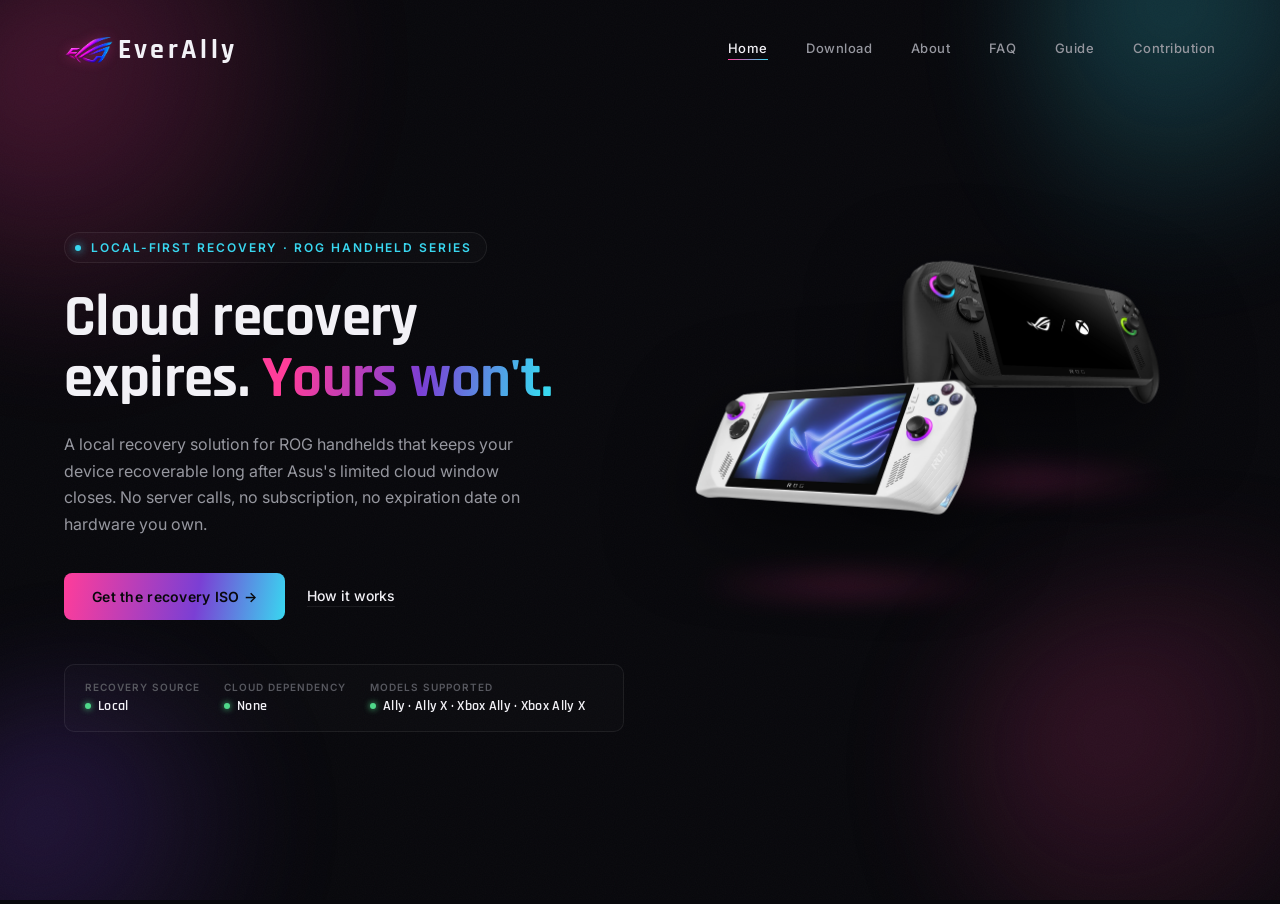
==== commit 78209f45: "Change Menu Contributors to Contribution" ====
--- a/index.html
+++ b/index.html
@@ -61,7 +61,7 @@
     <a href="about">About</a>
     <a href="faq">FAQ</a>
     <a href="guide">Guide</a>
-    <a href="contributors">Contributors</a>
+    <a href="contributors">Contribution</a>
   </nav>
   <button class="nav-toggle" aria-label="Toggle navigation" aria-expanded="false" id="navToggle">
     <span class="hamburger-line"></span>
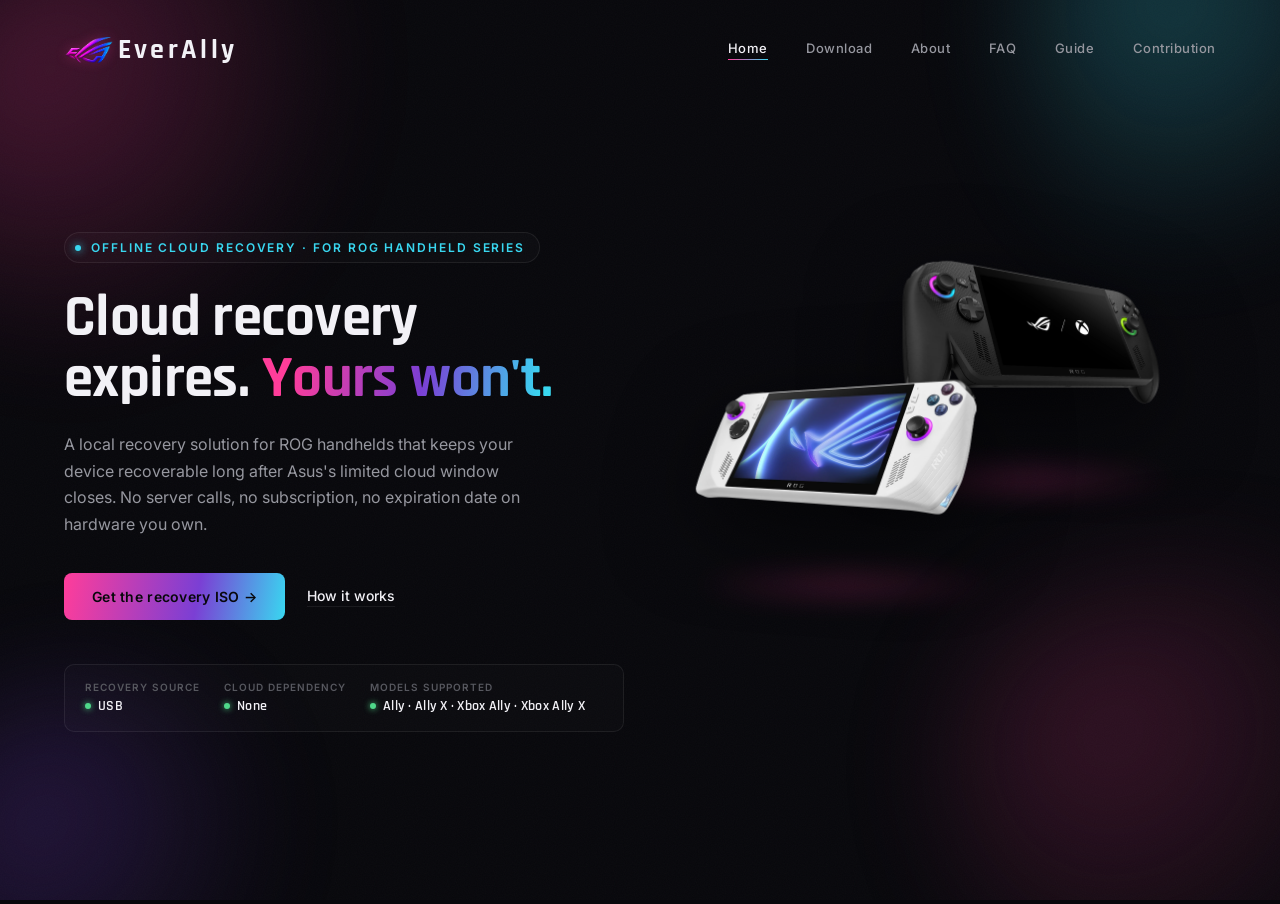
==== commit 10324f4e: "Few Updates Home & Guide page" ====
--- a/index.html
+++ b/index.html
@@ -5,7 +5,7 @@
 <meta name="viewport" content="width=device-width, initial-scale=1.0">
 <title>EverAlly — Local & Offline Cloud Recovery ISO for ROG Handhelds</title>
 <meta name="description" content="EverAlly provides a local-first, offline cloud recovery backup ISO for ROG handheld series (Ally, Ally X, Xbox Ally, Xbox Ally X) to restore your device to factory settings without relying on ASUS cloud servers.">
-<meta name="keywords" content="Cloud recovery iso, ally cloud recovery iso, ally factory recovery media, cloud recovery offline backup, ally cloud recovery offline backup, ally x cloud recovery iso, ally x factory recovery media, ally x cloud recovery offline backup, xbox ally x cloud recovery iso, xbox ally x factory recovery media, xbox ally x cloud recovery offline backup, xbox ally cloud recovery iso, xbox ally factory recovery media, xbox ally cloud recovery offline backup">
+<meta name="keywords" content="Cloud recovery iso, cloud recovery offline backup, ally cloud recovery iso, ally factory recovery media, ally cloud recovery offline backup, ally x cloud recovery iso, ally x factory recovery media, ally x cloud recovery offline backup, xbox ally cloud recovery iso, xbox ally factory recovery media, xbox ally cloud recovery offline backup, xbox ally x cloud recovery iso, xbox x ally factory recovery media, xbox x ally cloud recovery offline backup, xbox ally x factory recovery media, xbox ally x cloud recovery offline backup">
 <meta name="robots" content="index, follow">
 <link rel="canonical" href="https://everally.top/">
 
@@ -72,7 +72,7 @@
 
 <main class="home-main">
   <div class="content">
-    <div class="eyebrow">Local-first recovery · ROG handheld series</div>
+    <div class="eyebrow">Offline Cloud Recovery · For ROG handheld series</div>
     <h1>Cloud recovery<br>expires. <span class="accent">Yours won't.</span></h1>
     <p class="subhead">
       A local recovery solution for ROG handhelds that keeps your device
@@ -89,7 +89,7 @@
     <div class="status">
       <div class="status-item">
         <span class="label">Recovery source</span>
-        <span class="value ok">Local</span>
+        <span class="value ok">USB</span>
       </div>
       <div class="status-item">
         <span class="label">Cloud dependency</span>
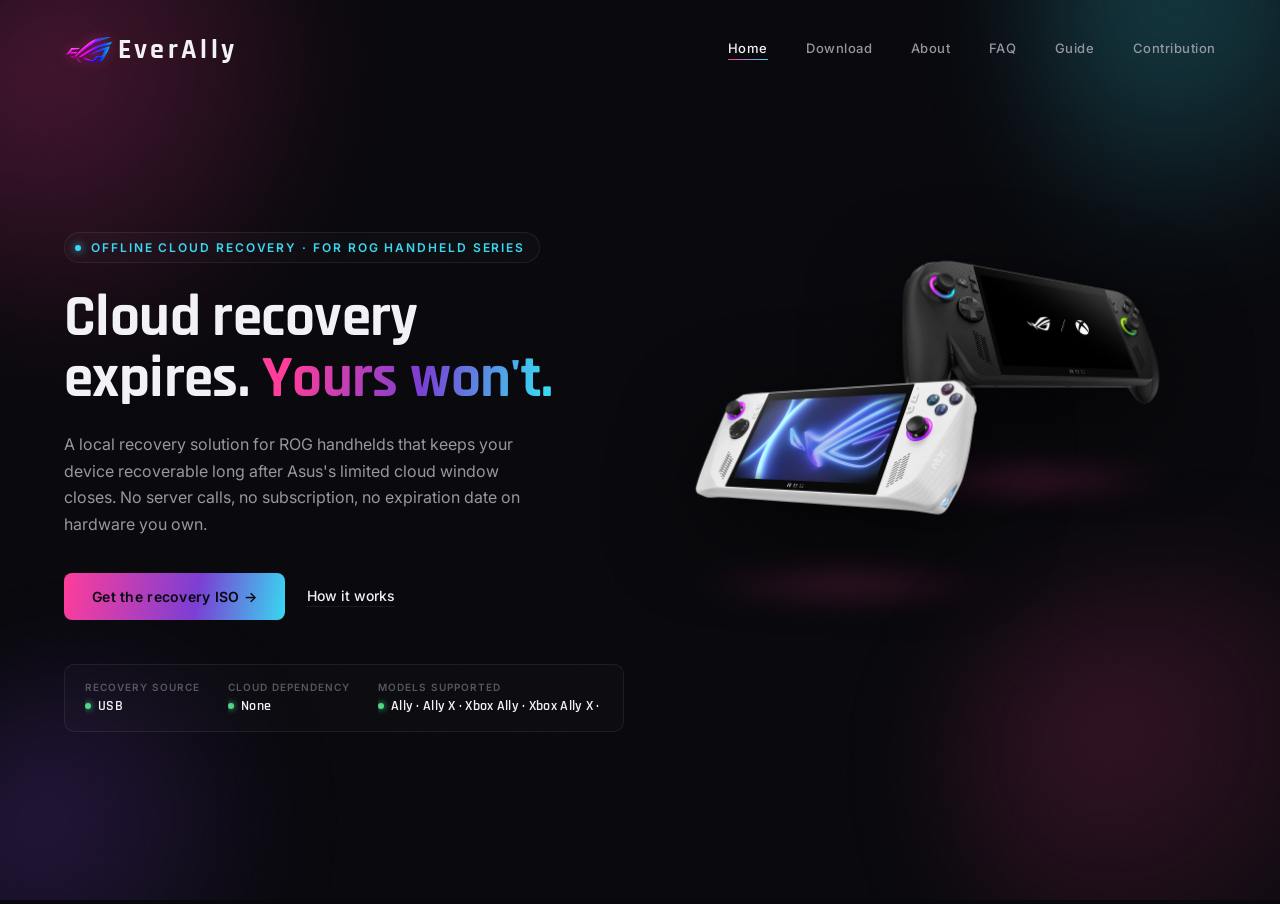
==== commit 75d1fae3: "Added ROG XBOX Ally X20 (RC74XA) And also many few changes and fixes" ====
--- a/index.html
+++ b/index.html
@@ -4,8 +4,8 @@
 <meta charset="UTF-8">
 <meta name="viewport" content="width=device-width, initial-scale=1.0">
 <title>EverAlly — Local & Offline Cloud Recovery ISO for ROG Handhelds</title>
-<meta name="description" content="EverAlly provides a local-first, offline cloud recovery backup ISO for ROG handheld series (Ally, Ally X, Xbox Ally, Xbox Ally X) to restore your device to factory settings without relying on ASUS cloud servers.">
-<meta name="keywords" content="Cloud recovery iso, cloud recovery offline backup, ally cloud recovery iso, ally factory recovery media, ally cloud recovery offline backup, ally x cloud recovery iso, ally x factory recovery media, ally x cloud recovery offline backup, xbox ally cloud recovery iso, xbox ally factory recovery media, xbox ally cloud recovery offline backup, xbox ally x cloud recovery iso, xbox x ally factory recovery media, xbox x ally cloud recovery offline backup, xbox ally x factory recovery media, xbox ally x cloud recovery offline backup">
+<meta name="description" content="EverAlly provides a local-first, offline cloud recovery backup ISO for ROG handheld series (Ally, Ally X, Xbox Ally, Xbox Ally X, Xbox Ally X20) to restore your device to factory settings without relying on ASUS cloud servers.">
+<meta name="keywords" content="Cloud recovery iso, cloud recovery offline backup, ally cloud recovery iso, ally factory recovery media, ally cloud recovery offline backup, ally x cloud recovery iso, ally x factory recovery media, ally x cloud recovery offline backup, xbox ally cloud recovery iso, xbox ally factory recovery media, xbox ally cloud recovery offline backup, xbox ally x cloud recovery iso, xbox x ally factory recovery media, xbox x ally cloud recovery offline backup, xbox ally x factory recovery media, xbox ally x cloud recovery offline backup, xbox ally x20 cloud recovery iso">
 <meta name="robots" content="index, follow">
 <link rel="canonical" href="https://everally.top/">
 
@@ -13,14 +13,14 @@
 <meta property="og:type" content="website">
 <meta property="og:url" content="https://everally.top/">
 <meta property="og:title" content="EverAlly — Local & Offline Cloud Recovery ISO for ROG Handhelds">
-<meta property="og:description" content="EverAlly provides a local-first, offline cloud recovery backup ISO for ROG handheld series (Ally, Ally X, Xbox Ally, Xbox Ally X) to restore your device to factory settings without relying on ASUS cloud servers.">
+<meta property="og:description" content="EverAlly provides a local-first, offline cloud recovery backup ISO for ROG handheld series (Ally, Ally X, Xbox Ally, Xbox Ally X, Xbox Ally X20) to restore your device to factory settings without relying on ASUS cloud servers.">
 <meta property="og:image" content="https://everally.top/images/logo.webp">
 
 <!-- Twitter -->
 <meta property="twitter:card" content="summary_large_image">
 <meta property="twitter:url" content="https://everally.top/">
 <meta property="twitter:title" content="EverAlly — Local & Offline Cloud Recovery ISO for ROG Handhelds">
-<meta property="twitter:description" content="EverAlly provides a local-first, offline cloud recovery backup ISO for ROG handheld series (Ally, Ally X, Xbox Ally, Xbox Ally X) to restore your device to factory settings without relying on ASUS cloud servers.">
+<meta property="twitter:description" content="EverAlly provides a local-first, offline cloud recovery backup ISO for ROG handheld series (Ally, Ally X, Xbox Ally, Xbox Ally X, Xbox Ally X20) to restore your device to factory settings without relying on ASUS cloud servers.">
 <meta property="twitter:image" content="https://everally.top/images/logo.webp">
 
 <!-- JSON-LD Structured Data -->
@@ -30,7 +30,7 @@
   "@type": "WebSite",
   "name": "EverAlly",
   "url": "https://everally.top/",
-  "description": "Local-first offline cloud recovery backup ISO for ROG handhelds (Ally, Ally X, Xbox Ally, Xbox Ally X)."
+  "description": "Local-first offline cloud recovery backup ISO for ROG handhelds (Ally, Ally X, Xbox Ally, Xbox Ally X, Xbox Ally X20)."
 }
 </script>
 
@@ -95,9 +95,13 @@
         <span class="label">Cloud dependency</span>
         <span class="value ok">None</span>
       </div>
-      <div class="status-item">
+      <div class="status-item models-supported-item">
         <span class="label">Models supported</span>
-        <span class="value ok">Ally · Ally X · Xbox Ally · Xbox Ally X</span>
+        <div class="value ok">
+          <div class="marquee-box">
+            <span class="marquee-content">Ally · Ally X · Xbox Ally · Xbox Ally X · Xbox Ally X20</span>
+          </div>
+        </div>
       </div>
     </div>
   </div>
--- a/style.css
+++ b/style.css
@@ -310,13 +310,23 @@
     background:rgba(255,255,255,0.015);
     padding:16px 20px;
     display:flex;
-    gap:16px 24px;
+    flex-wrap:nowrap;
+    align-items:center;
+    gap:16px 28px;
   }
 
   .status-item{
     display:flex;
     flex-direction:column;
     gap:4px;
+    flex:0 0 auto;
+  }
+
+  .status-item.models-supported-item{
+    flex:1 1 0%;
+    min-width:0;
+    width:100%;
+    overflow:hidden;
   }
 
   .status-item .label{
@@ -325,6 +335,7 @@
     text-transform:uppercase;
     color:var(--text-3);
     font-weight:600;
+    white-space:nowrap;
   }
 
   .status-item .value{
@@ -336,6 +347,36 @@
     display:flex;
     align-items:center;
     gap:7px;
+    white-space:nowrap;
+    width:100%;
+    overflow:hidden;
+  }
+
+  .marquee-box{
+    overflow:hidden;
+    white-space:nowrap;
+    width:100%;
+    flex:1;
+    min-width:0;
+  }
+
+  .marquee-content{
+    display:inline-block;
+    white-space:nowrap;
+    will-change:transform;
+  }
+
+  .marquee-content.animate-marquee{
+    animation:marquee-scroll-alternate 4s ease-in-out infinite alternate;
+  }
+
+  @keyframes marquee-scroll-alternate{
+    0%, 15%{
+      transform:translateX(0);
+    }
+    85%, 100%{
+      transform:translateX(var(--scroll-dist, 0px));
+    }
   }
 
   .value.ok::before{
@@ -345,6 +386,7 @@
     background:#4fd88a;
     box-shadow:0 0 6px #4fd88a;
     display:inline-block;
+    flex-shrink:0;
   }
 
   .value.off::before{
@@ -354,6 +396,8 @@
     background:#2b2c3a;
     box-shadow:none;
     display:inline-block;
+    flex-shrink:0;
+    margin-top:6px;
   }
 
   /* ---- visual side (right): dual console showcase ---- */
@@ -734,6 +778,29 @@
     margin-bottom:6px;
   }
 
+  .info-note{
+    border-left:3px solid var(--cyan);
+    padding:16px 20px;
+    background:rgba(57, 215, 240, 0.03);
+    border-radius:0 8px 8px 0;
+    margin-top:16px;
+    color:var(--text-1);
+    font-size:14px;
+    line-height:1.6;
+    border:1px solid var(--line);
+    border-left:3px solid var(--cyan);
+  }
+
+  .info-title{
+    color:var(--cyan);
+    font-family:var(--display);
+    font-weight:700;
+    font-size:16px;
+    letter-spacing:0.04em;
+    text-transform:uppercase;
+    margin-bottom:6px;
+  }
+
   .box ol{
     margin-bottom:12px;
   }
@@ -810,6 +877,27 @@
     transform:translateY(-45px) scaleY(1.1);
   }
 
+  .card-codename{
+    position:absolute;
+    bottom:32px;
+    left:50%;
+    transform:translateX(-50%);
+    font-family:'ROG Font', sans-serif;
+    font-size:28px;
+    font-weight:400;
+    color:rgba(255,255,255,0.06);
+    pointer-events:none;
+    user-select:none;
+    letter-spacing:0.04em;
+    line-height:1;
+    z-index:3;
+    transition:color 0.3s ease;
+  }
+
+  .download-card:hover .card-codename{
+    color:rgba(255,255,255,0.12);
+  }
+
   .card-img{
     width:92%;
     height:92%;
@@ -828,6 +916,7 @@
     display:flex;
     flex-direction:column;
     gap:16px;
+    flex:1;
   }
 
   .card-badge{
@@ -859,9 +948,20 @@
 
   .card-footer{
     display:flex;
-    align-items:center;
+    flex-direction:column;
+    gap:12px;
+    margin-top:auto;
+    height:100%;
     justify-content:space-between;
-    margin-top:4px;
+  }
+
+  .card-meta-row{
+    display:flex;
+    align-items:flex-start;
+    justify-content:space-between;
+    gap:12px;
+    width:100%;
+    min-height:36px;
   }
 
   .card-maintainer{
@@ -881,18 +981,61 @@
     font-size:14px;
     color:var(--text-1);
     font-weight:500;
+    line-height:1.2;
+  }
+
+  .card-contributor{
+    display:inline-flex;
+    align-items:center;
+    gap:5px;
+    background:rgba(255,255,255,0.03);
+    border:1px solid var(--line);
+    padding:3px 8px;
+    border-radius:6px;
+    font-size:10px;
+    white-space:nowrap;
+    align-self:flex-start;
+  }
+
+  .contributor-label{
+    font-size:9px;
+    color:var(--text-3);
+    font-weight:600;
+    text-transform:uppercase;
+    letter-spacing:0.04em;
+  }
+
+  .contributor-dot{
+    color:var(--cyan);
+    font-weight:700;
+    font-size:9px;
+  }
+
+  .contributor-name{
+    font-size:11px;
+    color:var(--text-1);
+    font-weight:600;
+  }
+
+  .card-actions-row{
+    display:flex;
+    align-items:center;
+    justify-content:flex-end;
+    gap:8px;
+    width:100%;
+    margin-top:auto;
   }
 
   .btn-download{
     display:inline-flex;
     align-items:center;
-    gap:8px;
+    gap:6px;
     background:linear-gradient(135deg, var(--magenta), var(--cyan));
     color:#ffffff;
     font-weight:700;
     font-size:13px;
     text-decoration:none;
-    padding:10px 18px;
+    padding:8px 14px;
     border-radius:8px;
     transition:all 0.25s ease;
     box-shadow:0 4px 12px rgba(255,61,154,0.15);
@@ -964,6 +1107,54 @@
   .icon-download{
     width:14px;
     height:14px;
+  }
+
+  .card-actions {
+    display: flex;
+    gap: 6px;
+    align-items: center;
+    flex-shrink: 0;
+  }
+
+  .btn-guide {
+    display: inline-flex;
+    align-items: center;
+    gap: 6px;
+    background: rgba(57, 215, 240, 0.03);
+    color: var(--cyan);
+    border: 1px solid rgba(57, 215, 240, 0.25);
+    font-weight: 600;
+    font-size: 13px;
+    text-decoration: none;
+    padding: 7px 12px;
+    border-radius: 8px;
+    transition: all 0.25s ease;
+    box-shadow: 0 0 8px rgba(57, 215, 240, 0.1);
+  }
+
+  .btn-guide:hover {
+    background: rgba(57, 215, 240, 0.08);
+    border-color: var(--cyan);
+    color: #ffffff;
+    transform: translateY(-2px);
+    box-shadow: 0 0 15px rgba(57, 215, 240, 0.35);
+  }
+
+  .btn-guide .icon-guide {
+    width: 14px;
+    height: 14px;
+    transition: transform 0.25s ease;
+  }
+
+  .btn-guide:hover .icon-guide {
+    transform: scale(1.1);
+  }
+
+  /* Hide the cursor tooltip if any Guide button is hovered */
+  body:has(.btn-guide:hover) .cursor-tooltip {
+    opacity: 0 !important;
+    transform: scale(0.95) !important;
+    visibility: hidden;
   }
 
   /* ---- download page entry animations ---- */
@@ -1036,9 +1227,18 @@
     animation-delay: 0.64s;
   }
 
+  .download-card:nth-child(5) {
+    animation-delay: 0.58s;
+  }
+  .download-card:nth-child(5) .card-img-wrapper {
+    animation-delay: 0.76s;
+  }
+
   /* Cursor-following Tooltip for Unavailable Devices */
   .cursor-tooltip {
-    position: absolute;
+    position: fixed;
+    top: 0;
+    left: 0;
     width: 320px;
     max-width: calc(100vw - 20px);
     background: rgba(17, 17, 23, 0.95);
@@ -1771,7 +1971,7 @@
 }
 
 .status-item .value {
-  white-space: nowrap;
+  white-space: normal;
 }
 
 @media (max-width: 880px) {
